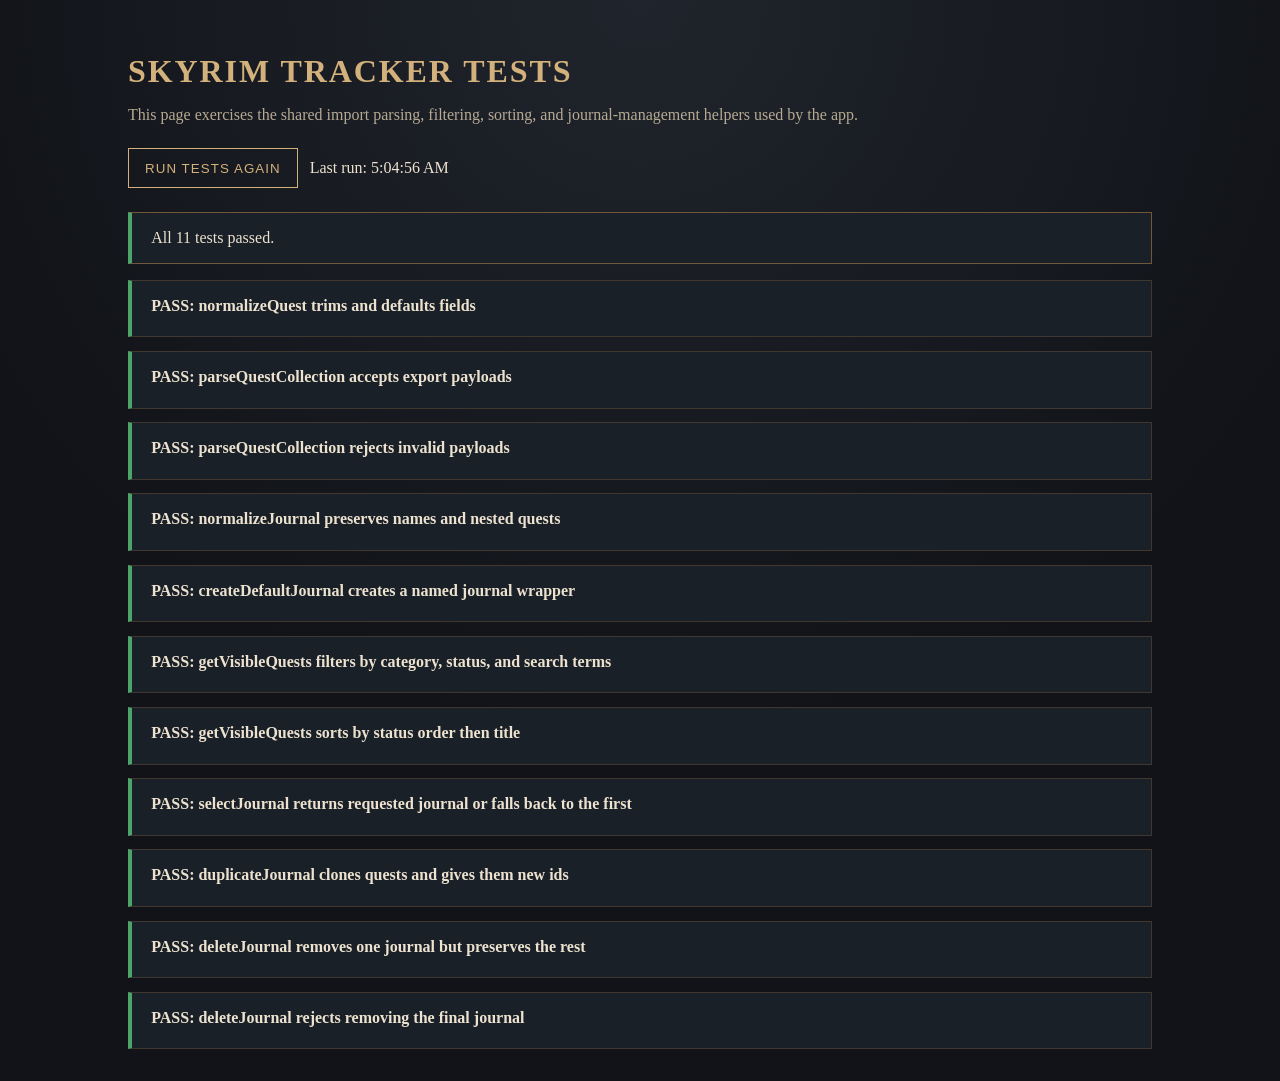
==== tests.html @ fb977f79 "feat: add journal management controls and quest data handling - Introduced journal controls in index" ====
<!DOCTYPE html>
<html lang="en">
<head>
    <meta charset="UTF-8">
    <meta name="viewport" content="width=device-width, initial-scale=1.0">
    <title>Skyrim Tracker Tests</title>
    <style>
        :root {
            color-scheme: dark;
            --bg: #111318;
            --panel: #1a2028;
            --border: #70573a;
            --text: #ede2cf;
            --muted: #b7aa94;
            --pass: #4da46a;
            --fail: #c05a4f;
            --accent: #d3b17c;
        }

        * {
            box-sizing: border-box;
        }

        body {
            margin: 0;
            min-height: 100vh;
            padding: 2rem;
            font-family: Georgia, serif;
            background: radial-gradient(circle at top, #20242c, var(--bg) 58%);
            color: var(--text);
        }

        main {
            max-width: 64rem;
            margin: 0 auto;
        }

        h1 {
            margin-bottom: 0.5rem;
            color: var(--accent);
            letter-spacing: 0.06em;
            text-transform: uppercase;
        }

        p {
            color: var(--muted);
        }

        .toolbar {
            display: flex;
            gap: 0.75rem;
            align-items: center;
            flex-wrap: wrap;
            margin: 1.5rem 0;
        }

        button {
            border: 1px solid var(--accent);
            background: transparent;
            color: var(--accent);
            padding: 0.7rem 1rem;
            cursor: pointer;
            text-transform: uppercase;
            letter-spacing: 0.08em;
        }

        button:hover {
            background: rgba(211, 177, 124, 0.12);
        }

        .summary {
            padding: 1rem 1.2rem;
            background: var(--panel);
            border: 1px solid var(--border);
            margin-bottom: 1rem;
        }

        .summary.pass {
            border-left: 4px solid var(--pass);
        }

        .summary.fail {
            border-left: 4px solid var(--fail);
        }

        .results {
            display: grid;
            gap: 0.85rem;
        }

        .result {
            background: var(--panel);
            border: 1px solid rgba(112, 87, 58, 0.45);
            padding: 1rem 1.2rem;
        }

        .result.pass {
            border-left: 4px solid var(--pass);
        }

        .result.fail {
            border-left: 4px solid var(--fail);
        }

        .result h2 {
            margin: 0 0 0.35rem;
            font-size: 1rem;
        }

        .result pre {
            margin-top: 0.75rem;
            padding: 0.85rem;
            background: rgba(0, 0, 0, 0.22);
            overflow-x: auto;
            color: #f3ebe0;
        }
    </style>
</head>
<body>
    <main>
        <h1>Skyrim Tracker Tests</h1>
        <p>This page exercises the shared import parsing, filtering, sorting, and journal-management helpers used by the app.</p>
        <div class="toolbar">
            <button type="button" id="rerun-tests">Run Tests Again</button>
            <span id="timestamp"></span>
        </div>
        <section id="summary" class="summary"></section>
        <section id="results" class="results"></section>
    </main>

    <script src="quest-data.js"></script>
    <script>
        const summaryEl = document.getElementById('summary');
        const resultsEl = document.getElementById('results');
        const timestampEl = document.getElementById('timestamp');
        const rerunButton = document.getElementById('rerun-tests');

        function assert(condition, message) {
            if (!condition) {
                throw new Error(message);
            }
        }

        function formatError(error) {
            return error && error.stack ? error.stack : String(error);
        }

        function runTests() {
            const helper = window.SkyrimQuestData;
            const tests = [
                {
                    name: 'normalizeQuest trims and defaults fields',
                    run() {
                        const quest = helper.normalizeQuest({
                            title: '  Test Quest  ',
                            category: 'Invalid',
                            status: 'Broken',
                            location: '  Whiterun  ',
                            notes: '  Journal entry  ',
                            prerequisites: ['  Before the Storm  ', '', null],
                            branchGroup: '  Civil War  ',
                            branch: '  Imperial  '
                        });

                        assert(quest.title === 'Test Quest', 'Expected title to be trimmed.');
                        assert(quest.category === 'Miscellaneous', 'Expected invalid category to default to Miscellaneous.');
                        assert(quest.status === 'Not Started', 'Expected invalid status to default to Not Started.');
                        assert(quest.location === 'Whiterun', 'Expected location to be trimmed.');
                        assert(quest.notes === 'Journal entry', 'Expected notes to be trimmed.');
                        assert(quest.prerequisites.length === 1 && quest.prerequisites[0] === 'Before the Storm', 'Expected prerequisites to be normalized.');
                        assert(quest.branchGroup === 'Civil War', 'Expected branchGroup to be trimmed.');
                        assert(quest.branch === 'Imperial', 'Expected branch to be trimmed.');
                    }
                },
                {
                    name: 'parseQuestCollection accepts export payloads',
                    run() {
                        const quests = helper.parseQuestCollection({
                            journalName: 'Nord Hero',
                            quests: [
                                { title: 'Unbound', category: 'Main Quest', status: 'Completed' },
                                { title: 'Dragon Rising', category: 'Main Quest', status: 'Active' }
                            ]
                        });

                        assert(Array.isArray(quests), 'Expected an array of quests.');
                        assert(quests.length === 2, 'Expected two parsed quests.');
                        assert(quests[1].status === 'Active', 'Expected explicit status to survive parsing.');
                    }
                },
                {
                    name: 'parseQuestCollection rejects invalid payloads',
                    run() {
                        let threw = false;

                        try {
                            helper.parseQuestCollection({ invalid: true });
                        } catch (error) {
                            threw = /quests array/i.test(String(error.message));
                        }

                        assert(threw, 'Expected invalid payloads to throw a quests-array error.');
                    }
                },
                {
                    name: 'normalizeJournal preserves names and nested quests',
                    run() {
                        const journal = helper.normalizeJournal({
                            name: '  Mage Run  ',
                            quests: [
                                { title: 'Visit the College of Winterhold', category: 'Miscellaneous', status: 'Active' }
                            ]
                        }, 'Fallback');

                        assert(journal.name === 'Mage Run', 'Expected journal name to be trimmed.');
                        assert(journal.quests.length === 1, 'Expected normalized nested quests.');
                        assert(journal.quests[0].title === 'Visit the College of Winterhold', 'Expected quest title to persist.');
                    }
                },
                {
                    name: 'createDefaultJournal creates a named journal wrapper',
                    run() {
                        const journal = helper.createDefaultJournal([
                            { title: 'A Night to Remember', category: 'Side Quest', status: 'Not Started' }
                        ], 'Bard Run');

                        assert(journal.name === 'Bard Run', 'Expected the provided journal name.');
                        assert(journal.quests.length === 1, 'Expected quests to be wrapped into the journal.');
                        assert(journal.id.startsWith('journal-'), 'Expected journal ids to carry a journal prefix.');
                    }
                },
                {
                    name: 'getVisibleQuests filters by category, status, and search terms',
                    run() {
                        const quests = [
                            helper.normalizeQuest({ title: 'Dragon Rising', category: 'Main Quest', status: 'Active', notes: 'Meet the Jarl' }),
                            helper.normalizeQuest({ title: 'Take Up Arms', category: 'Faction', status: 'Not Started', notes: 'Join the Companions' }),
                            helper.normalizeQuest({ title: 'The Black Star', category: 'Daedric', status: 'Completed', branchGroup: 'Azura Artifact Choice' })
                        ];

                        const filtered = helper.getVisibleQuests(quests, {
                            category: 'Daedric',
                            status: 'Completed',
                            search: 'azura',
                            sort: 'recent'
                        });

                        assert(filtered.length === 1, 'Expected one visible quest after combined filtering.');
                        assert(filtered[0].title === 'The Black Star', 'Expected the matching Daedric quest to remain visible.');
                    }
                },
                {
                    name: 'getVisibleQuests sorts by status order then title',
                    run() {
                        const quests = [
                            helper.normalizeQuest({ title: 'The Way of the Voice', category: 'Main Quest', status: 'Not Started' }),
                            helper.normalizeQuest({ title: 'Bleak Falls Barrow', category: 'Main Quest', status: 'Active' }),
                            helper.normalizeQuest({ title: 'A Blade in the Dark', category: 'Main Quest', status: 'Active' }),
                            helper.normalizeQuest({ title: 'Dragon Rising', category: 'Main Quest', status: 'Completed' })
                        ];

                        const sorted = helper.getVisibleQuests(quests, { sort: 'status' });
                        const titles = sorted.map(quest => quest.title);

                        assert(titles[0] === 'A Blade in the Dark', 'Expected active quests to sort first and alphabetically.');
                        assert(titles[1] === 'Bleak Falls Barrow', 'Expected second active quest to follow alphabetically.');
                        assert(titles[3] === 'Dragon Rising', 'Expected completed quests to sort last.');
                    }
                },
                {
                    name: 'selectJournal returns requested journal or falls back to the first',
                    run() {
                        const journals = [
                            helper.normalizeJournal({ id: 'journal-one', name: 'Warrior', quests: [{ title: 'Unbound', category: 'Main Quest', status: 'Completed' }] }, 'Warrior'),
                            helper.normalizeJournal({ id: 'journal-two', name: 'Mage', quests: [{ title: 'First Lessons', category: 'Faction', status: 'Active' }] }, 'Mage')
                        ];

                        const selected = helper.selectJournal(journals, 'journal-two');
                        const fallback = helper.selectJournal(journals, 'missing');

                        assert(selected.name === 'Mage', 'Expected explicit journal selection to succeed.');
                        assert(fallback.name === 'Warrior', 'Expected missing selection to fall back to the first journal.');
                    }
                },
                {
                    name: 'duplicateJournal clones quests and gives them new ids',
                    run() {
                        const original = helper.normalizeJournal({
                            id: 'journal-original',
                            name: 'Stealth Run',
                            quests: [
                                { id: 'quest-1', title: 'Loud and Clear', category: 'Faction', status: 'Active', prerequisites: ['Taking Care of Business'] }
                            ]
                        }, 'Stealth Run');

                        const duplicate = helper.duplicateJournal(original, 'Stealth Run Copy');

                        assert(duplicate.name === 'Stealth Run Copy', 'Expected duplicate journal name to use the provided override.');
                        assert(duplicate.id !== original.id, 'Expected duplicated journal to receive a new id.');
                        assert(duplicate.quests[0].id !== original.quests[0].id, 'Expected duplicated quests to receive new ids.');
                        assert(duplicate.quests[0].title === original.quests[0].title, 'Expected duplicated quest content to be preserved.');
                    }
                },
                {
                    name: 'deleteJournal removes one journal but preserves the rest',
                    run() {
                        const journals = [
                            helper.normalizeJournal({ id: 'journal-one', name: 'Warrior', quests: [{ title: 'Unbound', category: 'Main Quest', status: 'Completed' }] }, 'Warrior'),
                            helper.normalizeJournal({ id: 'journal-two', name: 'Mage', quests: [{ title: 'First Lessons', category: 'Faction', status: 'Active' }] }, 'Mage')
                        ];

                        const remaining = helper.deleteJournal(journals, 'journal-one');
                        assert(remaining.length === 1, 'Expected one journal to remain after deletion.');
                        assert(remaining[0].name === 'Mage', 'Expected the non-deleted journal to remain.');
                    }
                },
                {
                    name: 'deleteJournal rejects removing the final journal',
                    run() {
                        let threw = false;

                        try {
                            helper.deleteJournal([
                                helper.normalizeJournal({ id: 'journal-one', name: 'Solo', quests: [{ title: 'Unbound', category: 'Main Quest', status: 'Completed' }] }, 'Solo')
                            ], 'journal-one');
                        } catch (error) {
                            threw = /at least one journal/i.test(String(error.message));
                        }

                        assert(threw, 'Expected deleting the final journal to throw.');
                    }
                }
            ];

            const results = tests.map(test => {
                try {
                    test.run();
                    return { name: test.name, status: 'pass' };
                } catch (error) {
                    return { name: test.name, status: 'fail', details: formatError(error) };
                }
            });

            const failed = results.filter(result => result.status === 'fail');
            summaryEl.className = `summary ${failed.length === 0 ? 'pass' : 'fail'}`;
            summaryEl.textContent = failed.length === 0
                ? `All ${results.length} tests passed.`
                : `${failed.length} of ${results.length} tests failed.`;

            resultsEl.innerHTML = '';
            results.forEach(result => {
                const article = document.createElement('article');
                article.className = `result ${result.status}`;

                const heading = document.createElement('h2');
                heading.textContent = `${result.status === 'pass' ? 'PASS' : 'FAIL'}: ${result.name}`;
                article.appendChild(heading);

                if (result.details) {
                    const details = document.createElement('pre');
                    details.textContent = result.details;
                    article.appendChild(details);
                }

                resultsEl.appendChild(article);
            });

            timestampEl.textContent = `Last run: ${new Date().toLocaleTimeString()}`;
        }

        rerunButton.addEventListener('click', runTests);
        runTests();
    </script>
</body>
</html>
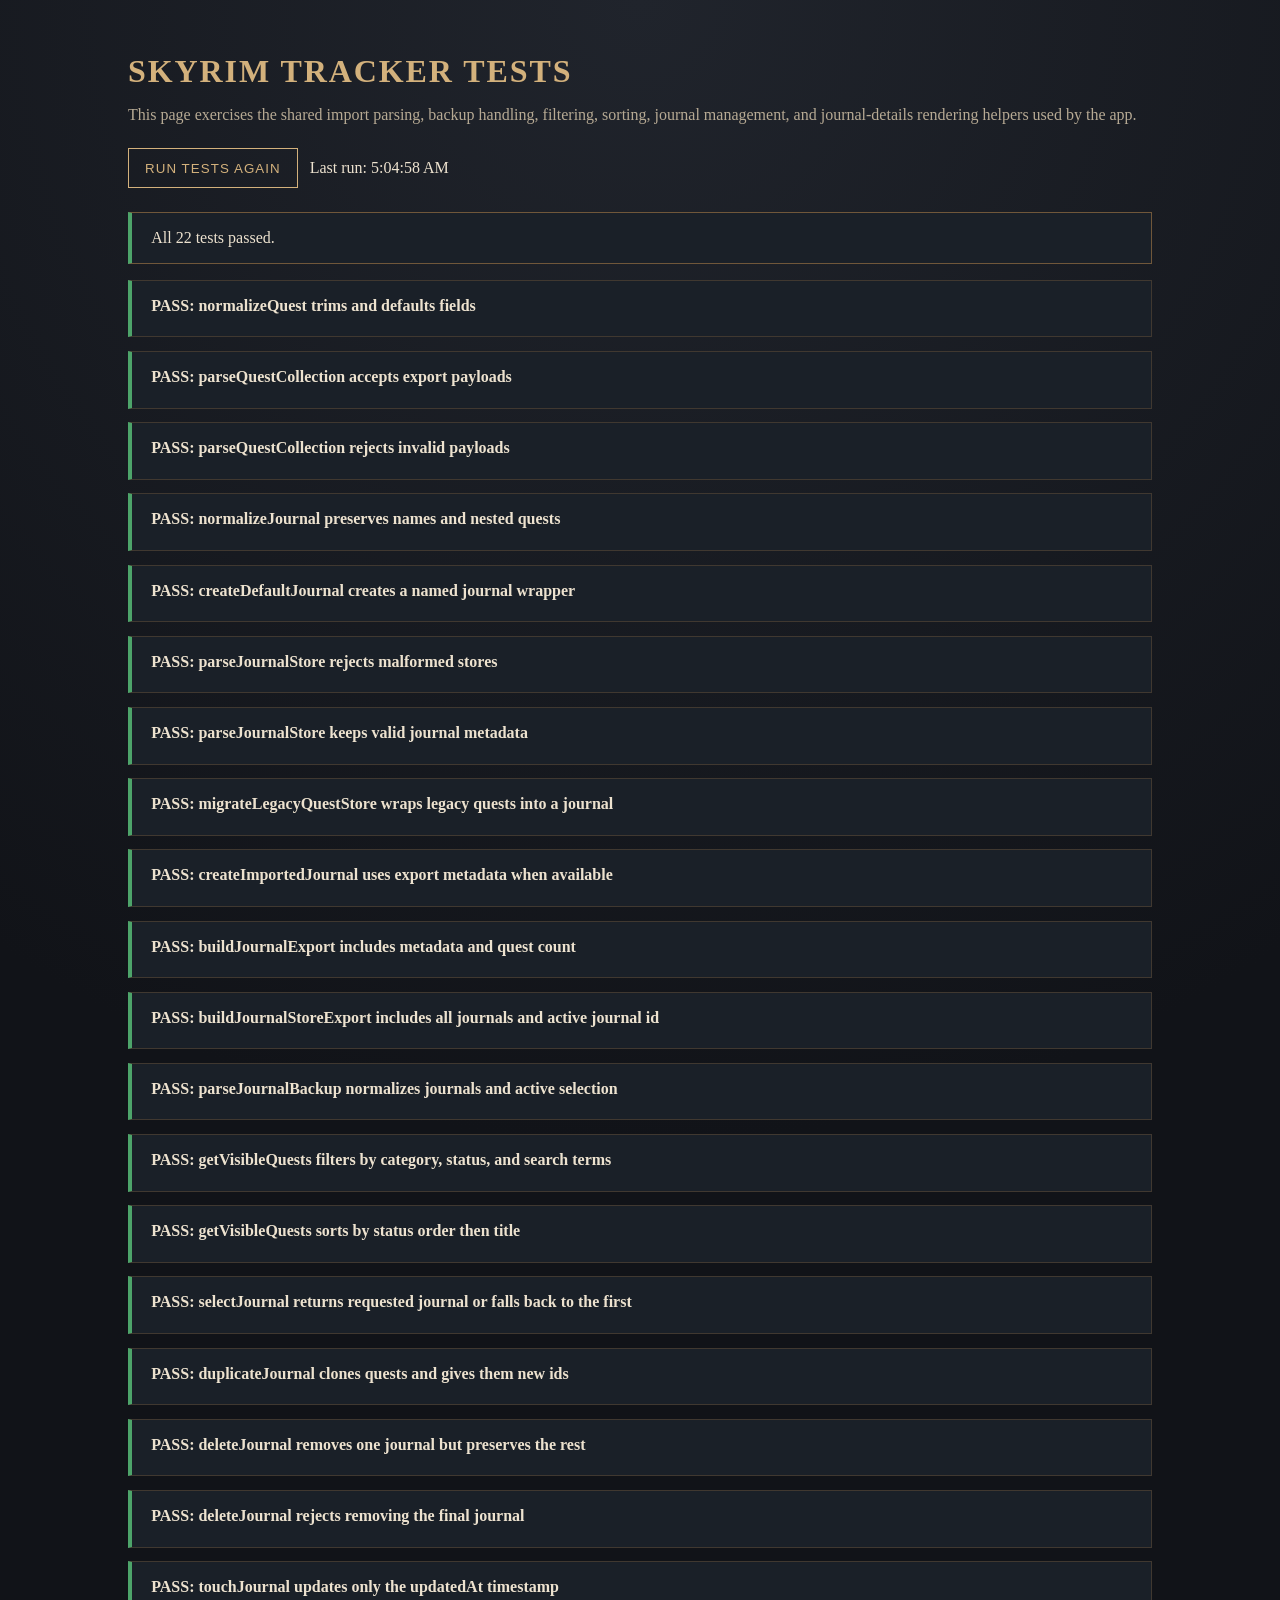
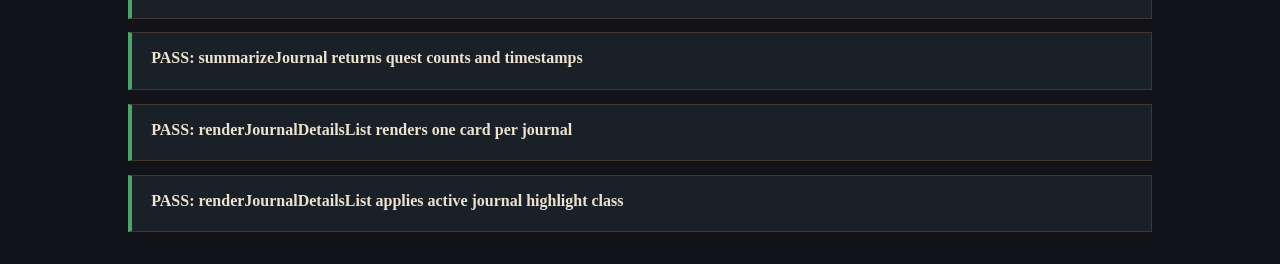
==== commit a9045503: "feat: enhance journal management with backup import/export and details rendering - Added functionali" ====
--- a/tests.html
+++ b/tests.html
@@ -119,7 +119,7 @@
 <body>
     <main>
         <h1>Skyrim Tracker Tests</h1>
-        <p>This page exercises the shared import parsing, filtering, sorting, and journal-management helpers used by the app.</p>
+        <p>This page exercises the shared import parsing, backup handling, filtering, sorting, journal management, and journal-details rendering helpers used by the app.</p>
         <div class="toolbar">
             <button type="button" id="rerun-tests">Run Tests Again</button>
             <span id="timestamp"></span>
@@ -215,6 +215,7 @@
                         assert(journal.name === 'Mage Run', 'Expected journal name to be trimmed.');
                         assert(journal.quests.length === 1, 'Expected normalized nested quests.');
                         assert(journal.quests[0].title === 'Visit the College of Winterhold', 'Expected quest title to persist.');
+                        assert(typeof journal.updatedAt === 'string', 'Expected journals to carry updatedAt metadata.');
                     }
                 },
                 {
@@ -227,6 +228,120 @@
                         assert(journal.name === 'Bard Run', 'Expected the provided journal name.');
                         assert(journal.quests.length === 1, 'Expected quests to be wrapped into the journal.');
                         assert(journal.id.startsWith('journal-'), 'Expected journal ids to carry a journal prefix.');
+                    }
+                },
+                {
+                    name: 'parseJournalStore rejects malformed stores',
+                    run() {
+                        let threw = false;
+
+                        try {
+                            helper.parseJournalStore({ journals: [] });
+                        } catch (error) {
+                            threw = /at least one journal/i.test(String(error.message));
+                        }
+
+                        assert(threw, 'Expected an empty journal store to throw.');
+                    }
+                },
+                {
+                    name: 'parseJournalStore keeps valid journal metadata',
+                    run() {
+                        const journals = helper.parseJournalStore({
+                            journals: [
+                                {
+                                    id: 'journal-one',
+                                    name: 'Warrior',
+                                    createdAt: '2026-01-10T08:00:00.000Z',
+                                    updatedAt: '2026-01-15T09:30:00.000Z',
+                                    quests: [{ title: 'Unbound', category: 'Main Quest', status: 'Completed' }]
+                                }
+                            ]
+                        });
+
+                        assert(journals.length === 1, 'Expected one parsed journal.');
+                        assert(journals[0].createdAt === '2026-01-10T08:00:00.000Z', 'Expected createdAt metadata to persist.');
+                        assert(journals[0].updatedAt === '2026-01-15T09:30:00.000Z', 'Expected updatedAt metadata to persist.');
+                    }
+                },
+                {
+                    name: 'migrateLegacyQuestStore wraps legacy quests into a journal',
+                    run() {
+                        const migrated = helper.migrateLegacyQuestStore([
+                            { title: 'Bleak Falls Barrow', category: 'Main Quest', status: 'Active' }
+                        ], 'Nord Save');
+
+                        assert(migrated.name === 'Nord Save', 'Expected legacy migration to use the provided default name.');
+                        assert(migrated.quests.length === 1, 'Expected legacy quest array to migrate into a journal.');
+                        assert(migrated.quests[0].title === 'Bleak Falls Barrow', 'Expected migrated quest content to be preserved.');
+                    }
+                },
+                {
+                    name: 'createImportedJournal uses export metadata when available',
+                    run() {
+                        const imported = helper.createImportedJournal({
+                            journalName: 'Imperial Run',
+                            createdAt: '2026-03-01T10:00:00.000Z',
+                            updatedAt: '2026-03-02T11:00:00.000Z',
+                            quests: [
+                                { title: 'Joining the Legion', category: 'Faction', status: 'Active' }
+                            ]
+                        }, 'Fallback');
+
+                        assert(imported.name === 'Imperial Run', 'Expected import helper to prefer exported journal names.');
+                        assert(imported.createdAt === '2026-03-01T10:00:00.000Z', 'Expected import helper to preserve createdAt.');
+                        assert(imported.updatedAt === '2026-03-02T11:00:00.000Z', 'Expected import helper to preserve updatedAt.');
+                    }
+                },
+                {
+                    name: 'buildJournalExport includes metadata and quest count',
+                    run() {
+                        const exported = helper.buildJournalExport({
+                            id: 'journal-one',
+                            name: 'Companion Run',
+                            createdAt: '2026-02-01T12:00:00.000Z',
+                            updatedAt: '2026-02-05T12:00:00.000Z',
+                            quests: [
+                                { title: 'Take Up Arms', category: 'Faction', status: 'Completed' },
+                                { title: 'Proving Honor', category: 'Faction', status: 'Active' }
+                            ]
+                        }, '2026-04-23T08:15:00.000Z');
+
+                        assert(exported.journalName === 'Companion Run', 'Expected exported payload to carry the journal name.');
+                        assert(exported.questCount === 2, 'Expected exported payload to include questCount.');
+                        assert(exported.createdAt === '2026-02-01T12:00:00.000Z', 'Expected exported payload to preserve createdAt.');
+                        assert(exported.updatedAt === '2026-02-05T12:00:00.000Z', 'Expected exported payload to preserve updatedAt.');
+                    }
+                },
+                {
+                    name: 'buildJournalStoreExport includes all journals and active journal id',
+                    run() {
+                        const backup = helper.buildJournalStoreExport([
+                            { id: 'journal-one', name: 'Warrior', quests: [{ title: 'Unbound', category: 'Main Quest', status: 'Completed' }] },
+                            { id: 'journal-two', name: 'Mage', quests: [{ title: 'First Lessons', category: 'Faction', status: 'Active' }] }
+                        ], 'journal-two', '2026-04-23T08:30:00.000Z');
+
+                        assert(backup.format === 'skyrim-tracker-backup', 'Expected backup format marker.');
+                        assert(backup.journalCount === 2, 'Expected backup journal count.');
+                        assert(backup.activeJournalId === 'journal-two', 'Expected active journal id to be preserved in backup.');
+                        assert(backup.exportedAt === '2026-04-23T08:30:00.000Z', 'Expected backup export timestamp to be preserved.');
+                    }
+                },
+                {
+                    name: 'parseJournalBackup normalizes journals and active selection',
+                    run() {
+                        const parsedBackup = helper.parseJournalBackup({
+                            exportedAt: '2026-04-23T08:30:00.000Z',
+                            activeJournalId: 'journal-two',
+                            journals: [
+                                { id: 'journal-one', name: 'Warrior', quests: [{ title: 'Unbound', category: 'Main Quest', status: 'Completed' }] },
+                                { id: 'journal-two', name: 'Mage', quests: [{ title: 'First Lessons', category: 'Faction', status: 'Active' }] }
+                            ]
+                        });
+
+                        assert(parsedBackup.journals.length === 2, 'Expected all journals to be parsed from backup.');
+                        assert(parsedBackup.activeJournalId === 'journal-two', 'Expected backup parser to preserve active journal selection.');
+                        assert(parsedBackup.journals[1].name === 'Mage', 'Expected backup parser to preserve journal data.');
                     }
                 },
                 {
@@ -288,6 +403,8 @@
                         const original = helper.normalizeJournal({
                             id: 'journal-original',
                             name: 'Stealth Run',
+                            createdAt: '2026-04-01T08:00:00.000Z',
+                            updatedAt: '2026-04-02T08:00:00.000Z',
                             quests: [
                                 { id: 'quest-1', title: 'Loud and Clear', category: 'Faction', status: 'Active', prerequisites: ['Taking Care of Business'] }
                             ]
@@ -299,6 +416,7 @@
                         assert(duplicate.id !== original.id, 'Expected duplicated journal to receive a new id.');
                         assert(duplicate.quests[0].id !== original.quests[0].id, 'Expected duplicated quests to receive new ids.');
                         assert(duplicate.quests[0].title === original.quests[0].title, 'Expected duplicated quest content to be preserved.');
+                        assert(duplicate.updatedAt !== original.updatedAt, 'Expected duplicated journal metadata to get a fresh timestamp.');
                     }
                 },
                 {
@@ -328,6 +446,101 @@
                         }
 
                         assert(threw, 'Expected deleting the final journal to throw.');
+                    }
+                },
+                {
+                    name: 'touchJournal updates only the updatedAt timestamp',
+                    run() {
+                        const touched = helper.touchJournal({
+                            id: 'journal-one',
+                            name: 'Mage Run',
+                            createdAt: '2026-04-10T08:00:00.000Z',
+                            updatedAt: '2026-04-11T08:00:00.000Z',
+                            quests: [{ title: 'First Lessons', category: 'Faction', status: 'Active' }]
+                        }, '2026-04-12T08:00:00.000Z');
+
+                        assert(touched.createdAt === '2026-04-10T08:00:00.000Z', 'Expected createdAt to remain unchanged when touching a journal.');
+                        assert(touched.updatedAt === '2026-04-12T08:00:00.000Z', 'Expected touchJournal to replace updatedAt.');
+                    }
+                },
+                {
+                    name: 'summarizeJournal returns quest counts and timestamps',
+                    run() {
+                        const summary = helper.summarizeJournal({
+                            id: 'journal-one',
+                            name: 'Hybrid Run',
+                            createdAt: '2026-04-01T08:00:00.000Z',
+                            updatedAt: '2026-04-13T08:00:00.000Z',
+                            quests: [
+                                { title: 'Unbound', category: 'Main Quest', status: 'Completed' },
+                                { title: 'Dragon Rising', category: 'Main Quest', status: 'Active' },
+                                { title: 'Take Up Arms', category: 'Faction', status: 'Not Started' }
+                            ]
+                        });
+
+                        assert(summary.total === 3, 'Expected total quest count to be reported.');
+                        assert(summary.completed === 1, 'Expected completed count to be reported.');
+                        assert(summary.active === 1, 'Expected active count to be reported.');
+                        assert(summary.notStarted === 1, 'Expected not-started count to be reported.');
+                        assert(summary.updatedAt === '2026-04-13T08:00:00.000Z', 'Expected summary to preserve updatedAt.');
+                    }
+                },
+                {
+                    name: 'renderJournalDetailsList renders one card per journal',
+                    run() {
+                        const container = document.createElement('ul');
+
+                        const rendered = helper.renderJournalDetailsList(container, [
+                            {
+                                id: 'journal-one',
+                                name: 'Warrior',
+                                updatedAt: '2026-04-13T08:00:00.000Z',
+                                quests: [
+                                    { title: 'Unbound', category: 'Main Quest', status: 'Completed' },
+                                    { title: 'Dragon Rising', category: 'Main Quest', status: 'Active' }
+                                ]
+                            },
+                            {
+                                id: 'journal-two',
+                                name: 'Mage',
+                                updatedAt: '2026-04-14T08:00:00.000Z',
+                                quests: [
+                                    { title: 'First Lessons', category: 'Faction', status: 'Active' }
+                                ]
+                            }
+                        ], 'journal-two', {
+                            formatTimestamp: (value) => `formatted:${value}`
+                        });
+
+                        assert(rendered.length === 2, 'Expected a view model entry for each journal.');
+                        assert(container.children.length === 2, 'Expected one rendered card per journal.');
+                        assert(container.children[0].querySelector('h4').textContent === 'Warrior', 'Expected first journal title to render.');
+                        assert(container.children[1].querySelector('.journal-detail-updated').textContent.includes('formatted:2026-04-14T08:00:00.000Z'), 'Expected custom timestamp formatting to be used in rendering.');
+                    }
+                },
+                {
+                    name: 'renderJournalDetailsList applies active journal highlight class',
+                    run() {
+                        const container = document.createElement('ul');
+
+                        helper.renderJournalDetailsList(container, [
+                            {
+                                id: 'journal-one',
+                                name: 'Warrior',
+                                updatedAt: '2026-04-13T08:00:00.000Z',
+                                quests: [{ title: 'Unbound', category: 'Main Quest', status: 'Completed' }]
+                            },
+                            {
+                                id: 'journal-two',
+                                name: 'Mage',
+                                updatedAt: '2026-04-14T08:00:00.000Z',
+                                quests: [{ title: 'First Lessons', category: 'Faction', status: 'Active' }]
+                            }
+                        ], 'journal-two');
+
+                        assert(!container.children[0].classList.contains('active'), 'Expected non-active journal cards to omit the active class.');
+                        assert(container.children[1].classList.contains('active'), 'Expected the selected journal card to receive the active class.');
+                        assert(container.children[1].querySelector('.journal-detail-meta').textContent === 'Currently selected playthrough', 'Expected the active journal label to render.');
                     }
                 }
             ];
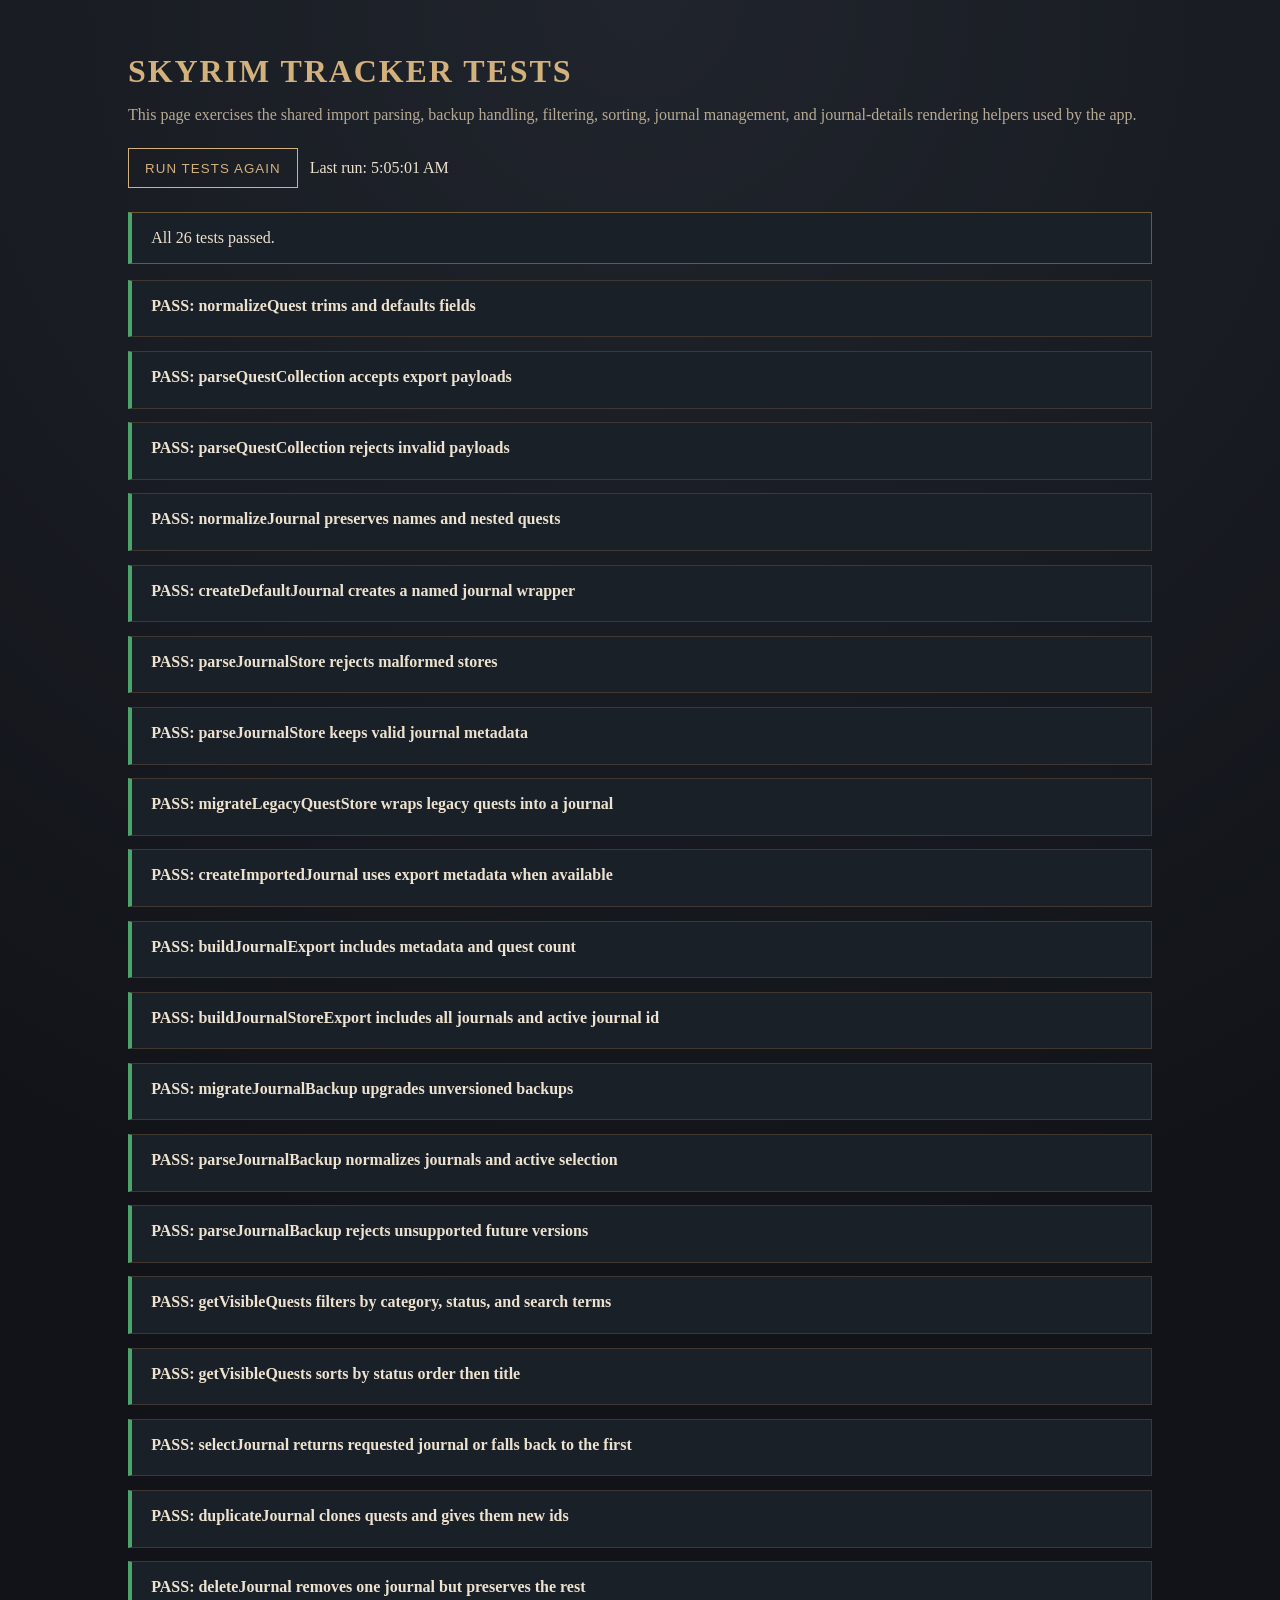
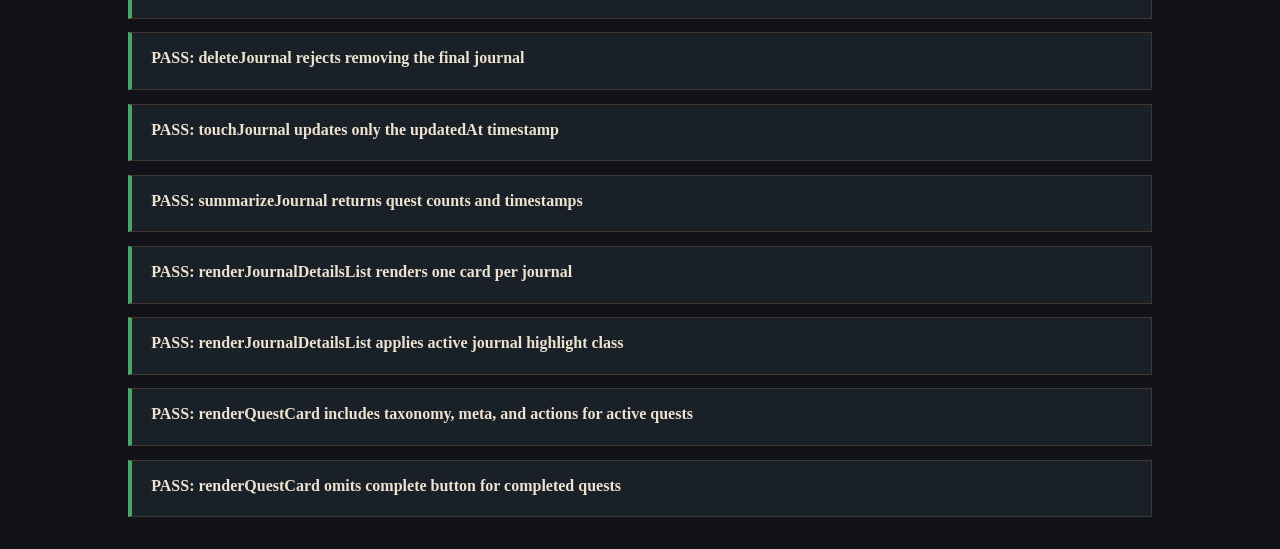
==== commit 0834c608: "feat: implement journal backup migration and enhance quest card rendering" ====
--- a/tests.html
+++ b/tests.html
@@ -321,10 +321,27 @@
                             { id: 'journal-two', name: 'Mage', quests: [{ title: 'First Lessons', category: 'Faction', status: 'Active' }] }
                         ], 'journal-two', '2026-04-23T08:30:00.000Z');
 
-                        assert(backup.format === 'skyrim-tracker-backup', 'Expected backup format marker.');
+                        assert(backup.format === helper.BACKUP_FORMAT, 'Expected backup format marker.');
+                        assert(backup.version === helper.BACKUP_VERSION, 'Expected backup version marker.');
                         assert(backup.journalCount === 2, 'Expected backup journal count.');
                         assert(backup.activeJournalId === 'journal-two', 'Expected active journal id to be preserved in backup.');
                         assert(backup.exportedAt === '2026-04-23T08:30:00.000Z', 'Expected backup export timestamp to be preserved.');
+                    }
+                },
+                {
+                    name: 'migrateJournalBackup upgrades unversioned backups',
+                    run() {
+                        const migrated = helper.migrateJournalBackup({
+                            exportedAt: '2026-04-23T08:30:00.000Z',
+                            activeJournalId: 'journal-two',
+                            journals: [
+                                { id: 'journal-one', name: 'Warrior', quests: [{ title: 'Unbound', category: 'Main Quest', status: 'Completed' }] },
+                                { id: 'journal-two', name: 'Mage', quests: [{ title: 'First Lessons', category: 'Faction', status: 'Active' }] }
+                            ]
+                        });
+
+                        assert(migrated.format === helper.BACKUP_FORMAT, 'Expected migrated backups to gain the format marker.');
+                        assert(migrated.version === 1, 'Expected unversioned backups to be treated as legacy version 1.');
                     }
                 },
                 {
@@ -340,8 +357,29 @@
                         });
 
                         assert(parsedBackup.journals.length === 2, 'Expected all journals to be parsed from backup.');
+                        assert(parsedBackup.version === helper.BACKUP_VERSION, 'Expected parsed backups to return the current backup version.');
                         assert(parsedBackup.activeJournalId === 'journal-two', 'Expected backup parser to preserve active journal selection.');
                         assert(parsedBackup.journals[1].name === 'Mage', 'Expected backup parser to preserve journal data.');
+                    }
+                },
+                {
+                    name: 'parseJournalBackup rejects unsupported future versions',
+                    run() {
+                        let threw = false;
+
+                        try {
+                            helper.parseJournalBackup({
+                                format: helper.BACKUP_FORMAT,
+                                version: helper.BACKUP_VERSION + 1,
+                                journals: [
+                                    { id: 'journal-one', name: 'Warrior', quests: [{ title: 'Unbound', category: 'Main Quest', status: 'Completed' }] }
+                                ]
+                            });
+                        } catch (error) {
+                            threw = /newer than this app supports/i.test(String(error.message));
+                        }
+
+                        assert(threw, 'Expected unsupported future backup versions to throw.');
                     }
                 },
                 {
@@ -542,6 +580,47 @@
                         assert(container.children[1].classList.contains('active'), 'Expected the selected journal card to receive the active class.');
                         assert(container.children[1].querySelector('.journal-detail-meta').textContent === 'Currently selected playthrough', 'Expected the active journal label to render.');
                     }
+                },
+                {
+                    name: 'renderQuestCard includes taxonomy, meta, and actions for active quests',
+                    run() {
+                        const card = helper.renderQuestCard(document, {
+                            id: 'quest-one',
+                            title: 'The Black Star',
+                            category: 'Daedric',
+                            status: 'Active',
+                            location: 'Winterhold',
+                            notes: 'Choose who to trust.',
+                            branchGroup: 'Azura Artifact Choice',
+                            branch: 'Choice Driven',
+                            prerequisites: ['Find Nelacar']
+                        });
+
+                        assert(card.classList.contains('quest-card'), 'Expected the root quest card class.');
+                        assert(card.querySelector('.quest-title').textContent === 'The Black Star', 'Expected quest title to render.');
+                        assert(card.querySelector('.quest-status').textContent === 'Active', 'Expected quest status to render.');
+                        assert(card.querySelector('.quest-taxonomy') !== null, 'Expected taxonomy block to render for branched quests.');
+                        assert(card.querySelector('.quest-tag.tag-branch-group').textContent.includes('Azura Artifact Choice'), 'Expected branch-group tag to render.');
+                        assert(card.querySelector('.quest-prerequisites').textContent.includes('Find Nelacar'), 'Expected prerequisites text to render.');
+                        assert(card.querySelectorAll('.action-btn').length === 3, 'Expected edit, complete, and delete actions for incomplete quests.');
+                    }
+                },
+                {
+                    name: 'renderQuestCard omits complete button for completed quests',
+                    run() {
+                        const card = helper.renderQuestCard(document, {
+                            id: 'quest-two',
+                            title: 'Unbound',
+                            category: 'Main Quest',
+                            status: 'Completed',
+                            notes: ''
+                        });
+
+                        assert(card.querySelector('.quest-notes p').textContent === 'No journal entries.', 'Expected empty notes to use the fallback text.');
+                        assert(card.querySelectorAll('.action-btn').length === 2, 'Expected only edit and delete actions for completed quests.');
+                        assert(card.querySelector('.complete-btn') === null, 'Expected no complete action for completed quests.');
+                        assert(card.querySelector('.quest-meta').textContent.includes('Unknown'), 'Expected missing location to fall back to Unknown.');
+                    }
                 }
             ];
 
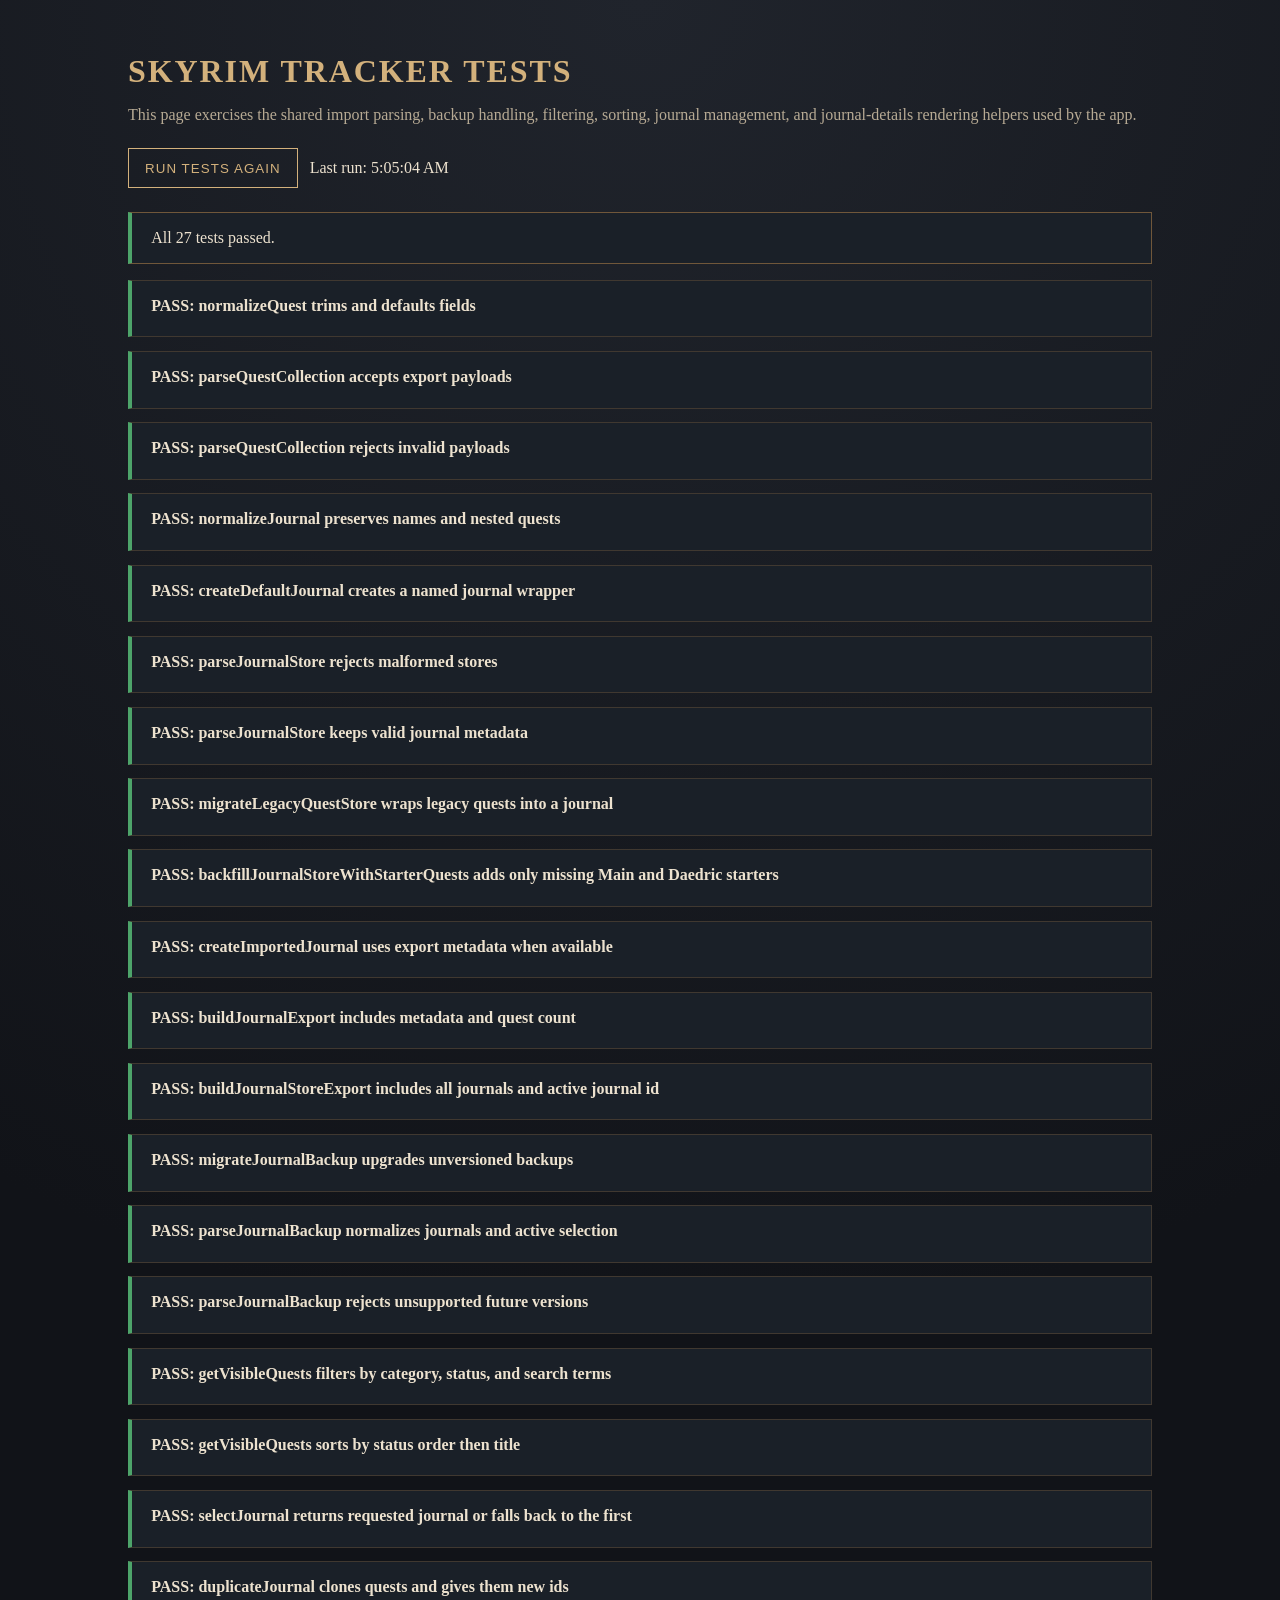
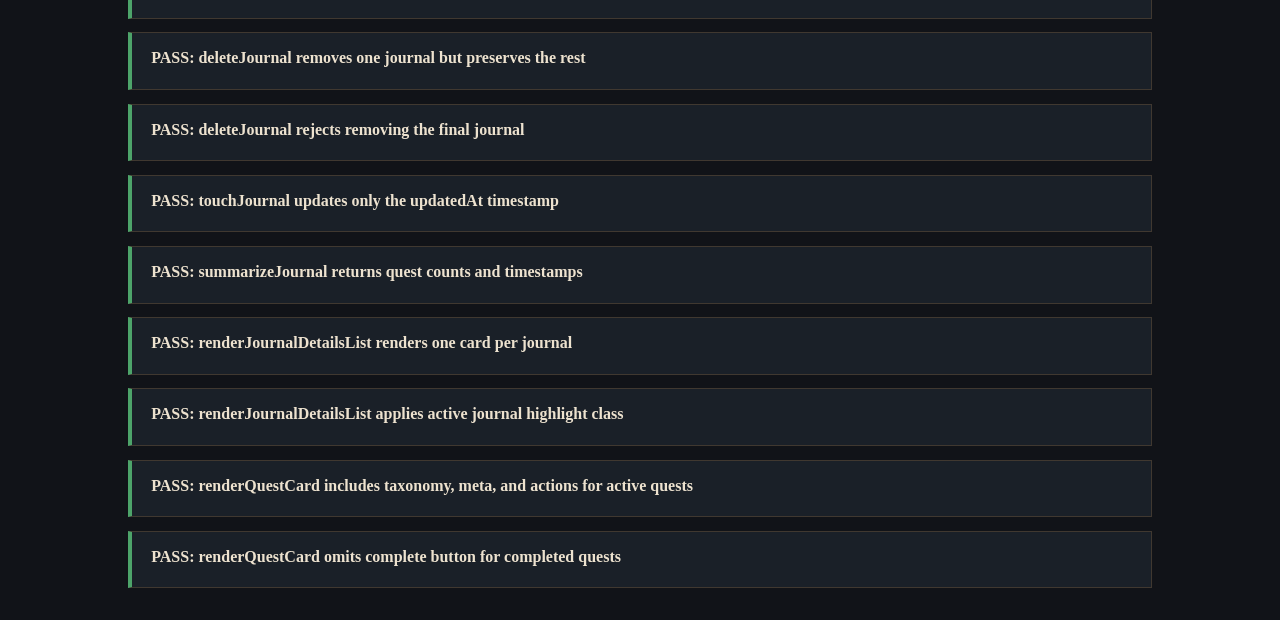
==== commit 05d18b29: "feat: add starter quest backfill functionality for journals and quests" ====
--- a/tests.html
+++ b/tests.html
@@ -274,6 +274,36 @@
                         assert(migrated.name === 'Nord Save', 'Expected legacy migration to use the provided default name.');
                         assert(migrated.quests.length === 1, 'Expected legacy quest array to migrate into a journal.');
                         assert(migrated.quests[0].title === 'Bleak Falls Barrow', 'Expected migrated quest content to be preserved.');
+                    }
+                },
+                {
+                    name: 'backfillJournalStoreWithStarterQuests adds only missing Main and Daedric starters',
+                    run() {
+                        const backfilled = helper.backfillJournalStoreWithStarterQuests([
+                            {
+                                id: 'journal-one',
+                                name: 'Warrior',
+                                quests: [
+                                    { id: 'existing-main', title: 'Unbound', category: 'Main Quest', status: 'Completed', notes: 'Keep this progress.' },
+                                    { id: 'existing-side', title: 'Lights Out!', category: 'Side Quest', status: 'Active' }
+                                ]
+                            }
+                        ], [
+                            { id: 'starter-main', title: 'Unbound', category: 'Main Quest', status: 'Not Started', notes: 'Starter copy should not overwrite.' },
+                            { id: 'starter-daedric', title: 'The Black Star', category: 'Daedric', status: 'Not Started' },
+                            { id: 'starter-side', title: 'Blood on the Ice', category: 'Side Quest', status: 'Not Started' }
+                        ]);
+
+                        const journal = backfilled.journals[0];
+                        const titles = journal.quests.map(quest => quest.title);
+                        const existingMainQuest = journal.quests.find(quest => quest.title === 'Unbound' && quest.category === 'Main Quest');
+
+                        assert(backfilled.addedCount === 1, 'Expected only one missing starter quest to be added.');
+                        assert(titles.includes('The Black Star'), 'Expected the missing Daedric starter quest to be appended.');
+                        assert(!titles.includes('Blood on the Ice'), 'Expected non-Main and non-Daedric starter quests to be ignored by backfill.');
+                        assert(existingMainQuest.id === 'existing-main', 'Expected existing matching quests to keep their original id.');
+                        assert(existingMainQuest.status === 'Completed', 'Expected existing matching quests to preserve their current status.');
+                        assert(existingMainQuest.notes === 'Keep this progress.', 'Expected existing matching quests to preserve their notes.');
                     }
                 },
                 {
